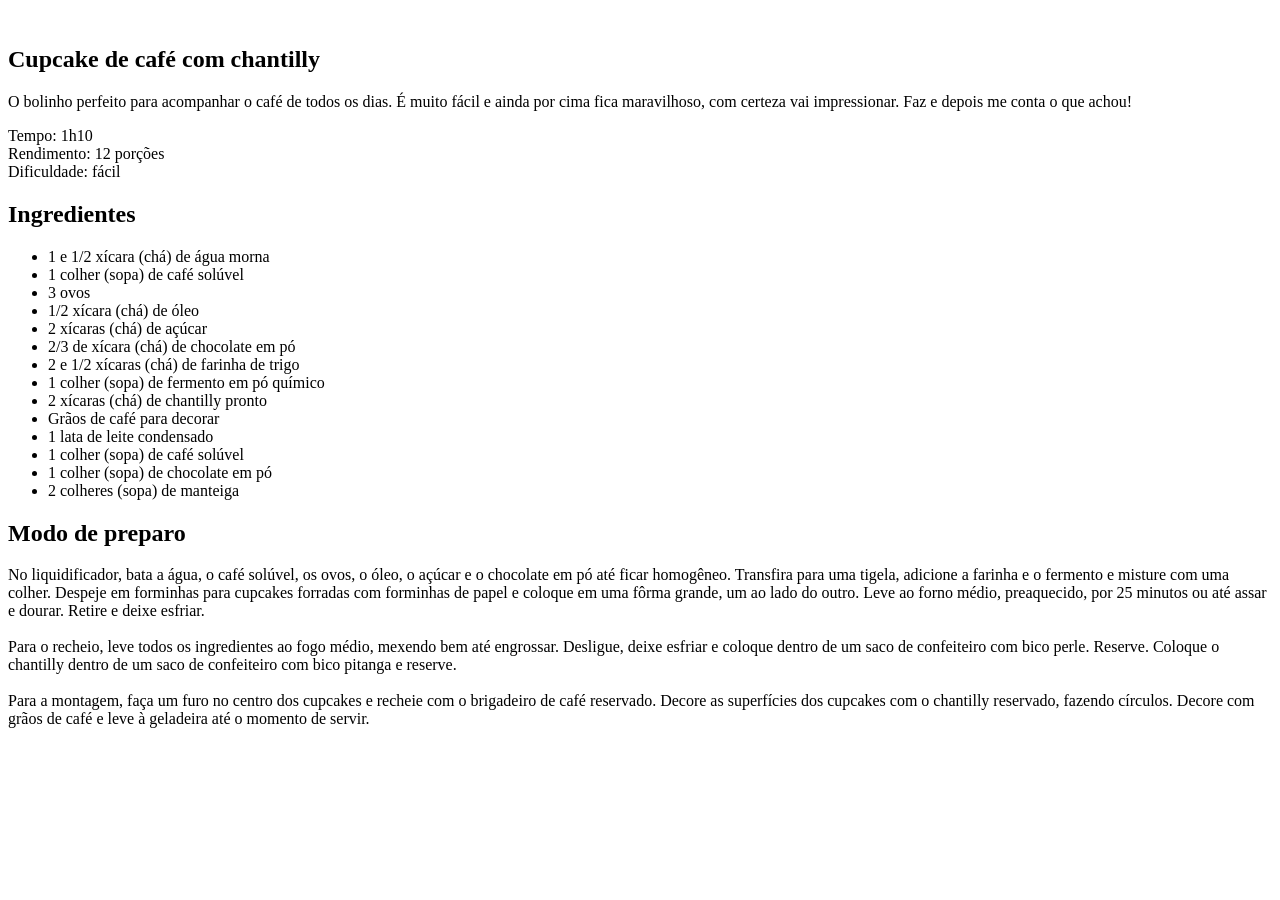
==== Projeto 1/index.html @ 95a5e9ac "iniciando estrutura html" ====
<!DOCTYPE html>
<html lang="pt-br">
  <head>
    <meta charset="UTF-8" />
    <meta name="viewport" content="width=device-width, initial-scale=1.0" />
    <title>Página de receita</title>
  </head>
  <body>
    <div id="page">
      <img src="" alt="" />
      <main>
        <section id="about">
          <h1>Cupcake de café com chantilly</h1>

          <p>
            O bolinho perfeito para acompanhar o café de todos os dias. É muito
            fácil e ainda por cima fica maravilhoso, com certeza vai
            impressionar. Faz e depois me conta o que achou!
          </p>

          <p>
            Tempo: 1h10 <br />
            Rendimento: 12 porções <br />
            Dificuldade: fácil
          </p>
        </section>
        <section id="ingredients">
          <h2>Ingredientes</h2>

          <ul>
            <li>1 e 1/2 xícara (chá) de água morna</li>
            <li>1 colher (sopa) de café solúvel</li>
            <li>3 ovos</li>
            <li>1/2 xícara (chá) de óleo</li>
            <li>2 xícaras (chá) de açúcar</li>
            <li>2/3 de xícara (chá) de chocolate em pó</li>
            <li>2 e 1/2 xícaras (chá) de farinha de trigo</li>
            <li>1 colher (sopa) de fermento em pó químico</li>
            <li>2 xícaras (chá) de chantilly pronto</li>
            <li>Grãos de café para decorar</li>
            <li>1 lata de leite condensado</li>
            <li>1 colher (sopa) de café solúvel</li>
            <li>1 colher (sopa) de chocolate em pó</li>
            <li>2 colheres (sopa) de manteiga</li>
          </ul>
        </section>

        <section id="preparation">
          <h2>Modo de preparo</h2>

          <p>
            No liquidificador, bata a água, o café solúvel, os ovos, o óleo, o
            açúcar e o chocolate em pó até ficar homogêneo. Transfira para uma
            tigela, adicione a farinha e o fermento e misture com uma colher.
            Despeje em forminhas para cupcakes forradas com forminhas de papel e
            coloque em uma fôrma grande, um ao lado do outro. Leve ao forno
            médio, preaquecido, por 25 minutos ou até assar e dourar. Retire e
            deixe esfriar. <br /><br />

            Para o recheio, leve todos os ingredientes ao fogo médio, mexendo
            bem até engrossar. Desligue, deixe esfriar e coloque dentro de um
            saco de confeiteiro com bico perle. Reserve. Coloque o chantilly
            dentro de um saco de confeiteiro com bico pitanga e reserve.
            <br /><br />

            Para a montagem, faça um furo no centro dos cupcakes e recheie com o
            brigadeiro de café reservado. Decore as superfícies dos cupcakes com
            o chantilly reservado, fazendo círculos. Decore com grãos de café e
            leve à geladeira até o momento de servir.
          </p>
        </section>
      </main>
    </div>
  </body>
</html>
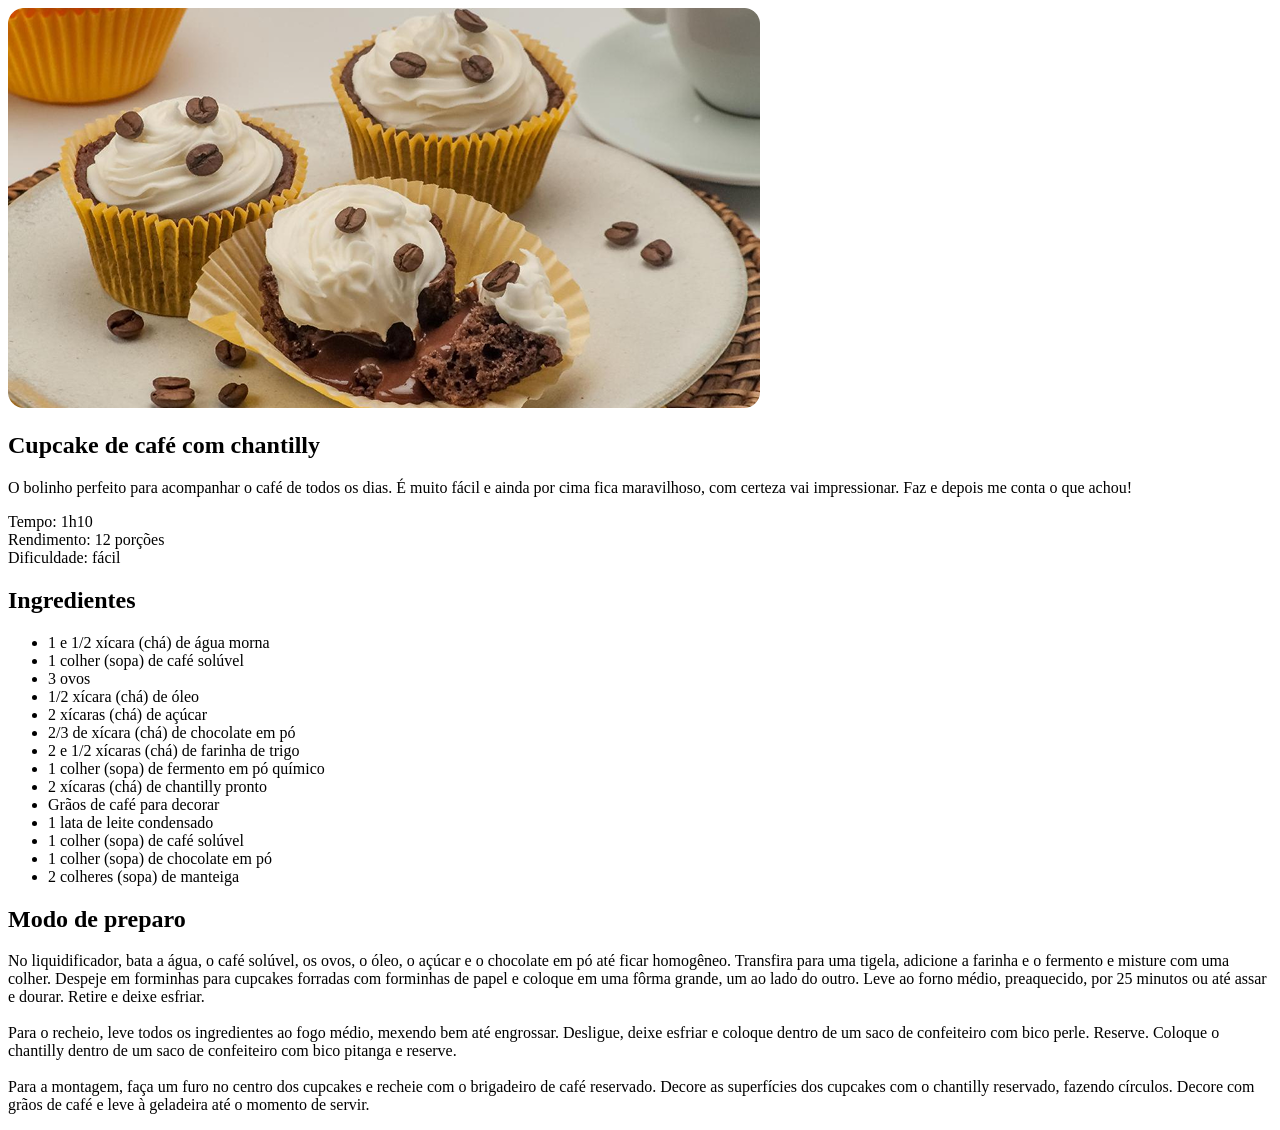
==== commit 17da2a44: "adicionando imagens e style.css" ====
--- a/Projeto 1/index.html
+++ b/Projeto 1/index.html
@@ -7,7 +7,10 @@
   </head>
   <body>
     <div id="page">
-      <img src="" alt="" />
+      <img
+        src="./assets/main-image.jpg"
+        alt="Imagem de um cupcake com grãos de café"
+      />
       <main>
         <section id="about">
           <h1>Cupcake de café com chantilly</h1>
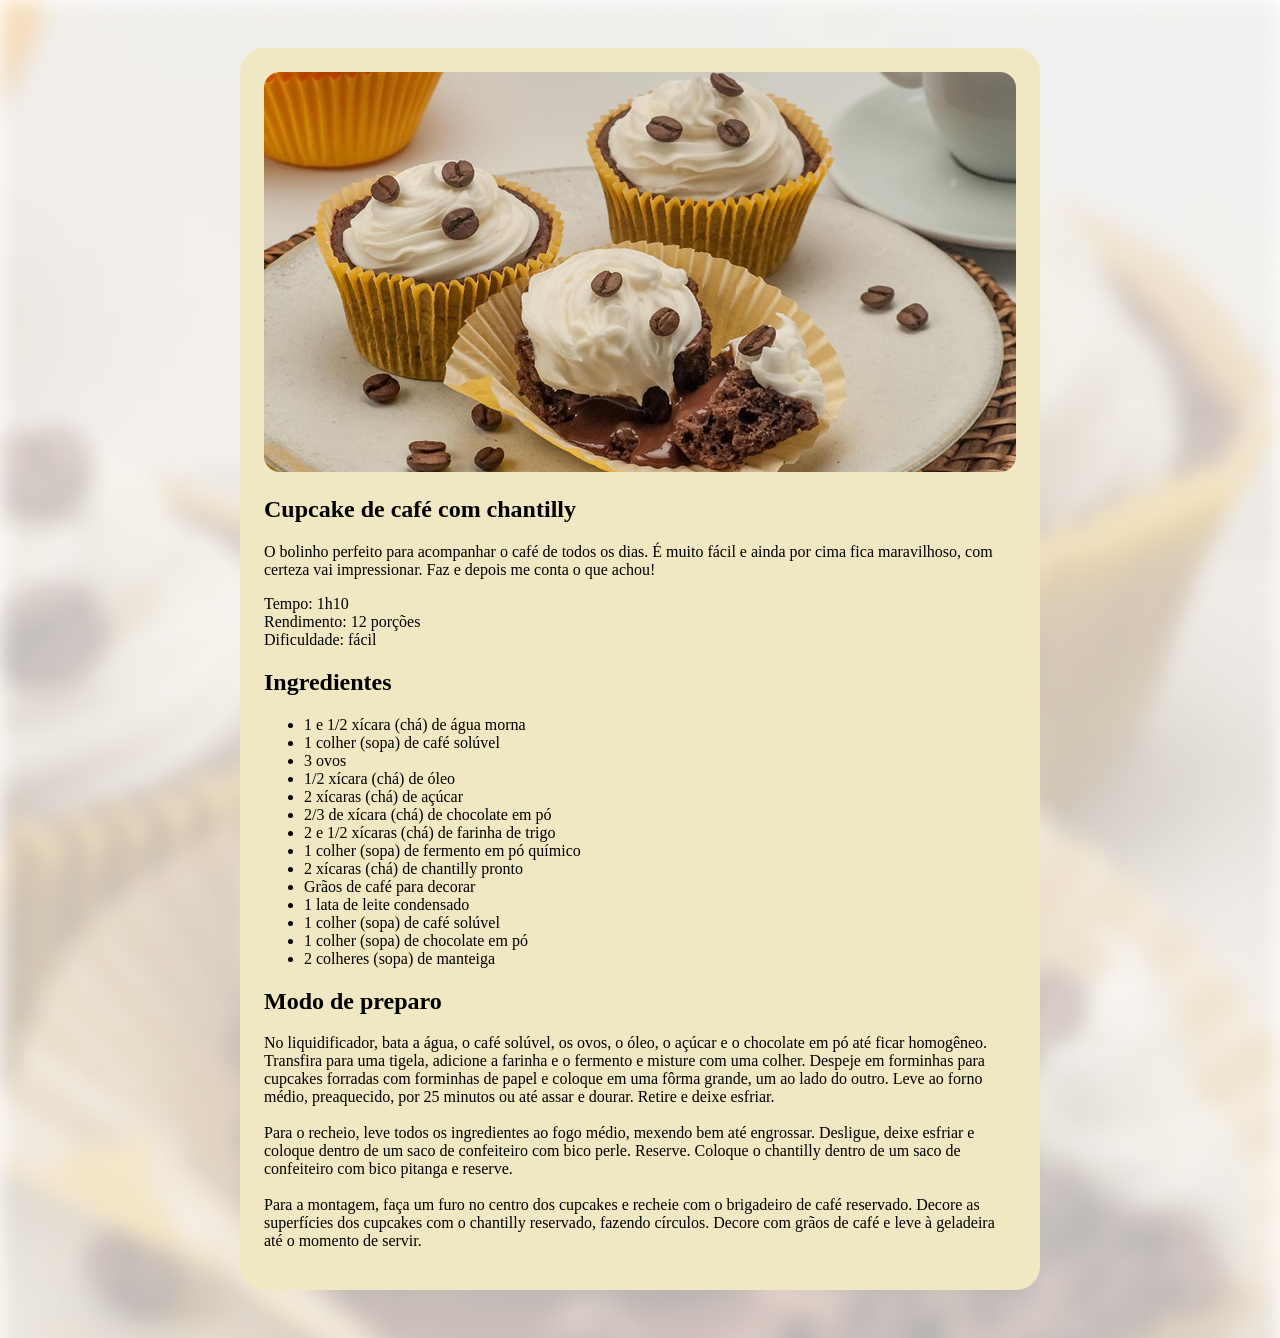
==== commit 9696abd2: "imagem de fundo; estilo #page" ====
--- a/Projeto 1/index.html
+++ b/Projeto 1/index.html
@@ -4,6 +4,8 @@
     <meta charset="UTF-8" />
     <meta name="viewport" content="width=device-width, initial-scale=1.0" />
     <title>Página de receita</title>
+
+    <link rel="stylesheet" href="style.css" />
   </head>
   <body>
     <div id="page">
--- a/Projeto 1/style.css
+++ b/Projeto 1/style.css
@@ -0,0 +1,13 @@
+body {
+  background-image: url(./assets/bg-image.jpg);
+  background-size: cover;
+}
+
+#page {
+  box-sizing: border-box;
+  width: 800px;
+  padding: 24px;
+  background-color: #f0e8c2;
+  border-radius: 24px;
+  margin: 48px auto;
+}
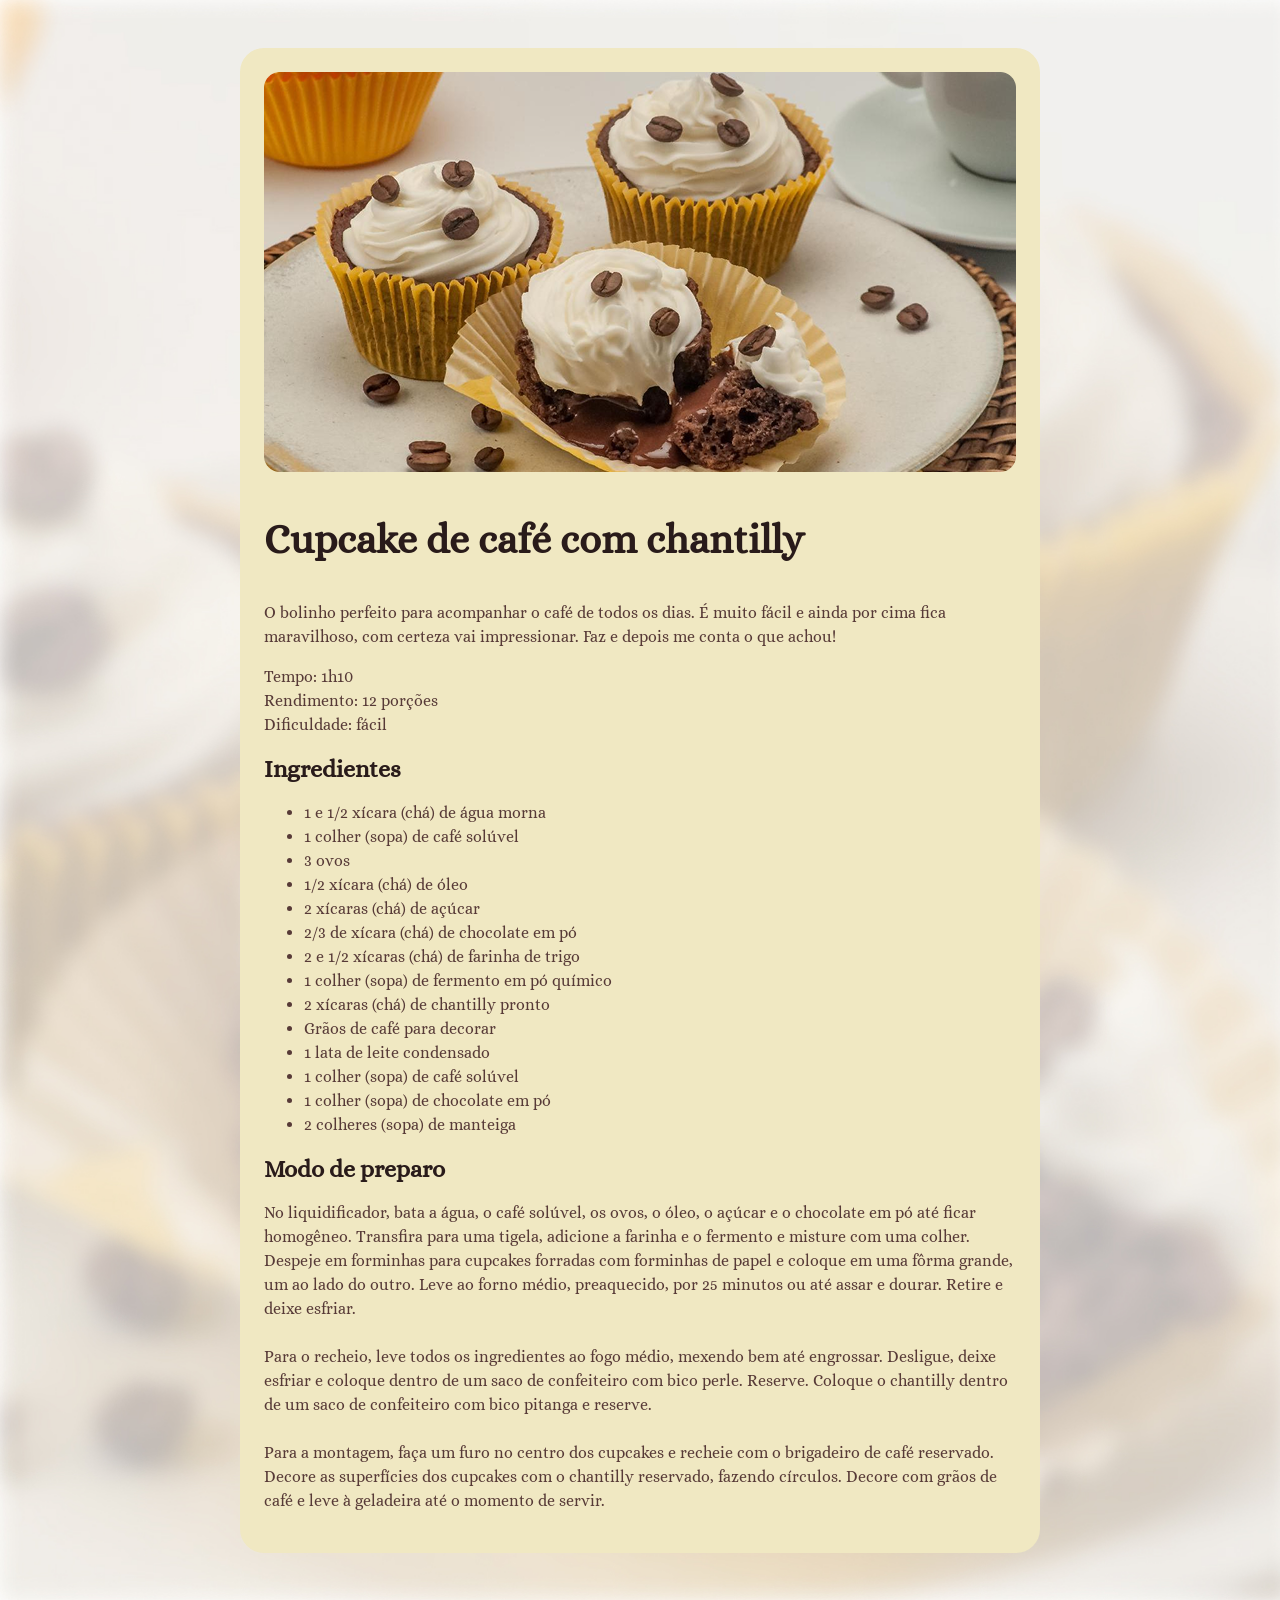
==== commit df1297c3: "trabalhando fontes" ====
--- a/Projeto 1/index.html
+++ b/Projeto 1/index.html
@@ -1,11 +1,18 @@
 <!DOCTYPE html>
 <html lang="pt-br">
   <head>
+    <link rel="preconnect" href="https://fonts.googleapis.com" />
+    <link rel="preconnect" href="https://fonts.gstatic.com" crossorigin />
+
     <meta charset="UTF-8" />
     <meta name="viewport" content="width=device-width, initial-scale=1.0" />
     <title>Página de receita</title>
 
     <link rel="stylesheet" href="style.css" />
+    <link
+      href="https://fonts.googleapis.com/css2?family=Alice&display=swap"
+      rel="stylesheet"
+    />
   </head>
   <body>
     <div id="page">
--- a/Projeto 1/style.css
+++ b/Projeto 1/style.css
@@ -1,3 +1,9 @@
+:root {
+  font-family: "Alice", serif;
+  line-height: 150%;
+  color: #573a37;
+}
+
 body {
   background-image: url(./assets/bg-image.jpg);
   background-size: cover;
@@ -11,3 +17,17 @@
   border-radius: 24px;
   margin: 48px auto;
 }
+
+h1 {
+  line-height: 140%;
+  font-size: 40px;
+}
+
+h2 {
+  font-size: 24px;
+}
+
+h1,
+h2 {
+  color: #291b1a;
+}
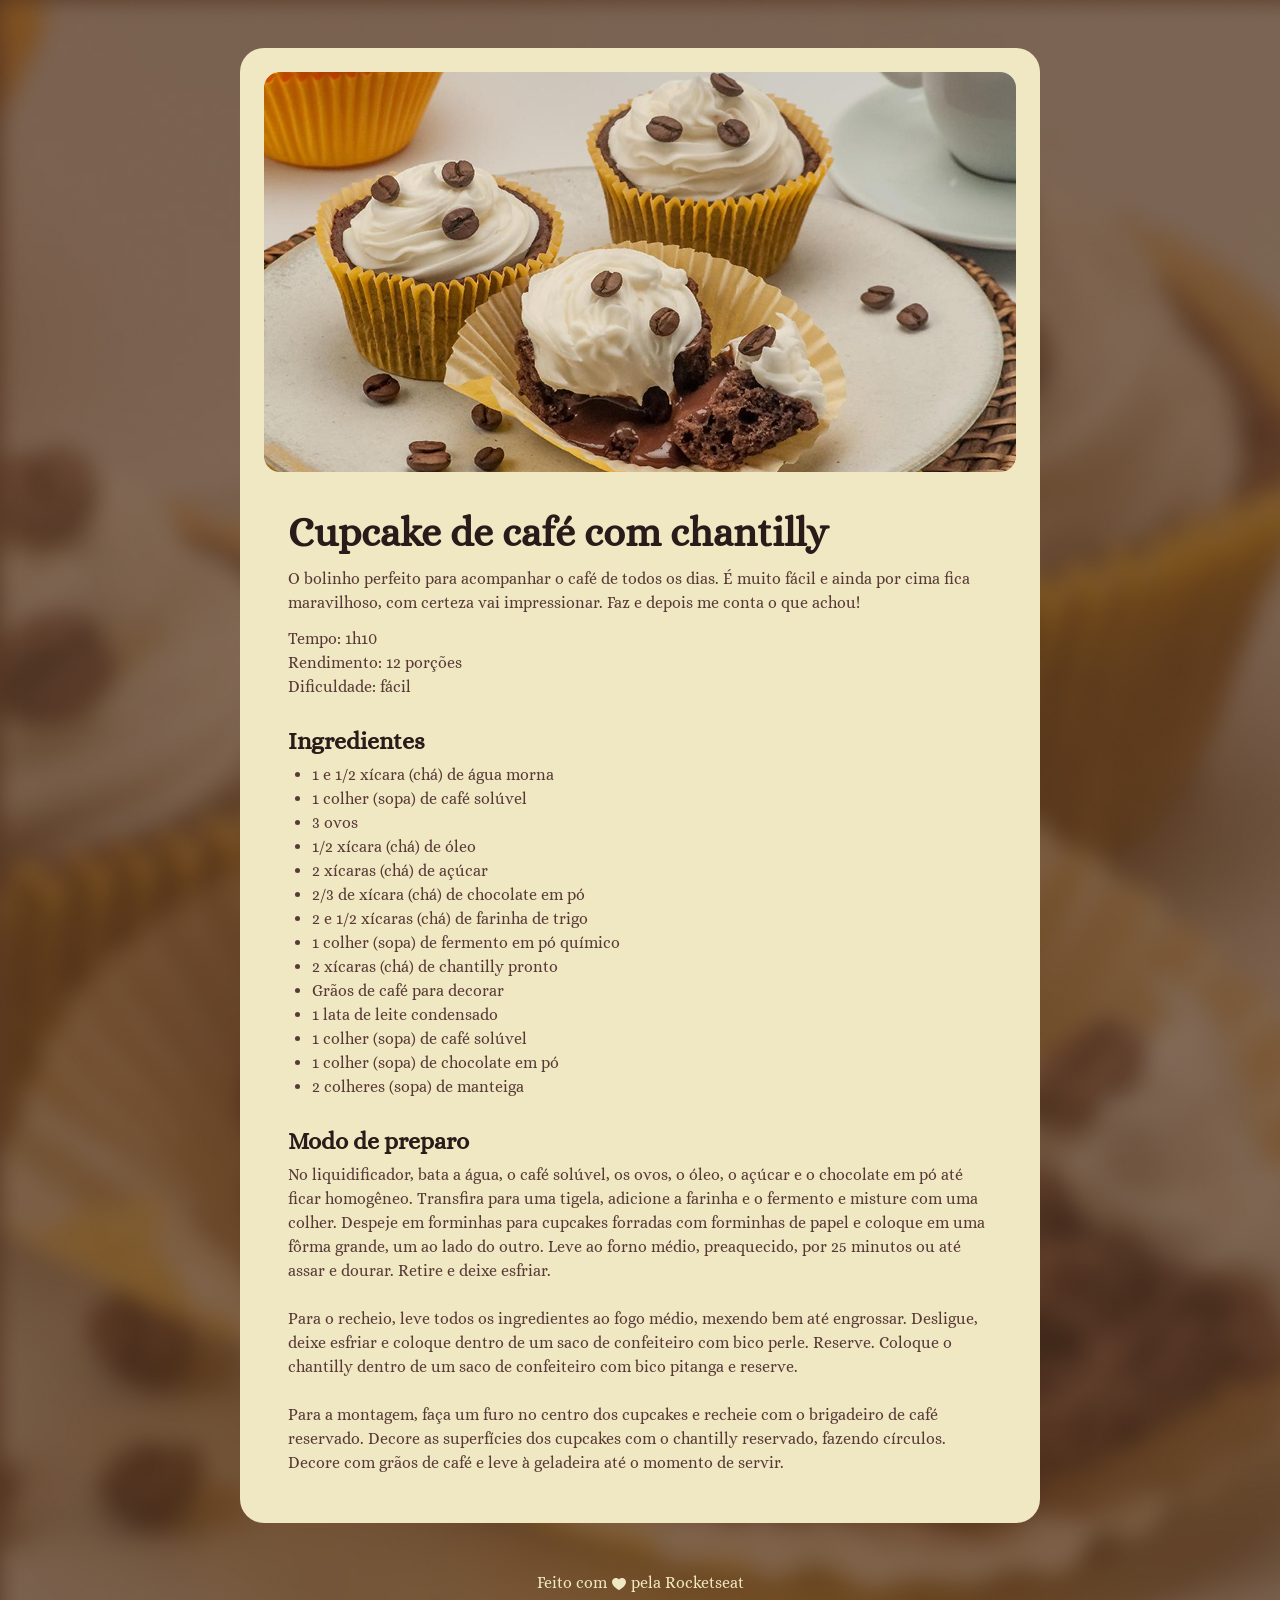
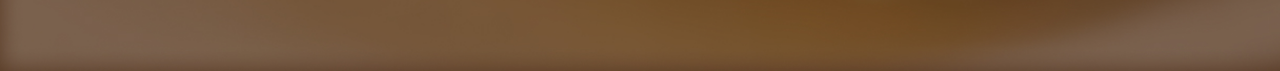
==== commit 0418dbee: "adicionando footer e trocando bg-image" ====
--- a/Projeto 1/index.html
+++ b/Projeto 1/index.html
@@ -83,5 +83,9 @@
         </section>
       </main>
     </div>
+
+    <footer>
+      Feito com <img src="./assets/heart.svg" alt="coração" /> pela Rocketseat
+    </footer>
   </body>
 </html>
--- a/Projeto 1/style.css
+++ b/Projeto 1/style.css
@@ -1,3 +1,8 @@
+* {
+  margin: 0;
+  padding: 0;
+}
+
 :root {
   font-family: "Alice", serif;
   line-height: 150%;
@@ -18,9 +23,22 @@
   margin: 48px auto;
 }
 
+main {
+  padding: 24px;
+}
+
+section + section {
+  margin-top: 24px;
+}
+
+#about p + p {
+  margin-top: 12px;
+}
+
 h1 {
   line-height: 140%;
   font-size: 40px;
+  margin-bottom: 4px;
 }
 
 h2 {
@@ -30,4 +48,21 @@
 h1,
 h2 {
   color: #291b1a;
+  margin-bottom: 4px;
+  line-height: 150%;
 }
+
+ul {
+  padding-left: 24px;
+}
+
+footer {
+  color: #f0e8c2;
+  text-align: center;
+  padding-bottom: 48px;
+  margin: 48px auto 28px;
+}
+
+footer img {
+  vertical-align: middle;
+}
